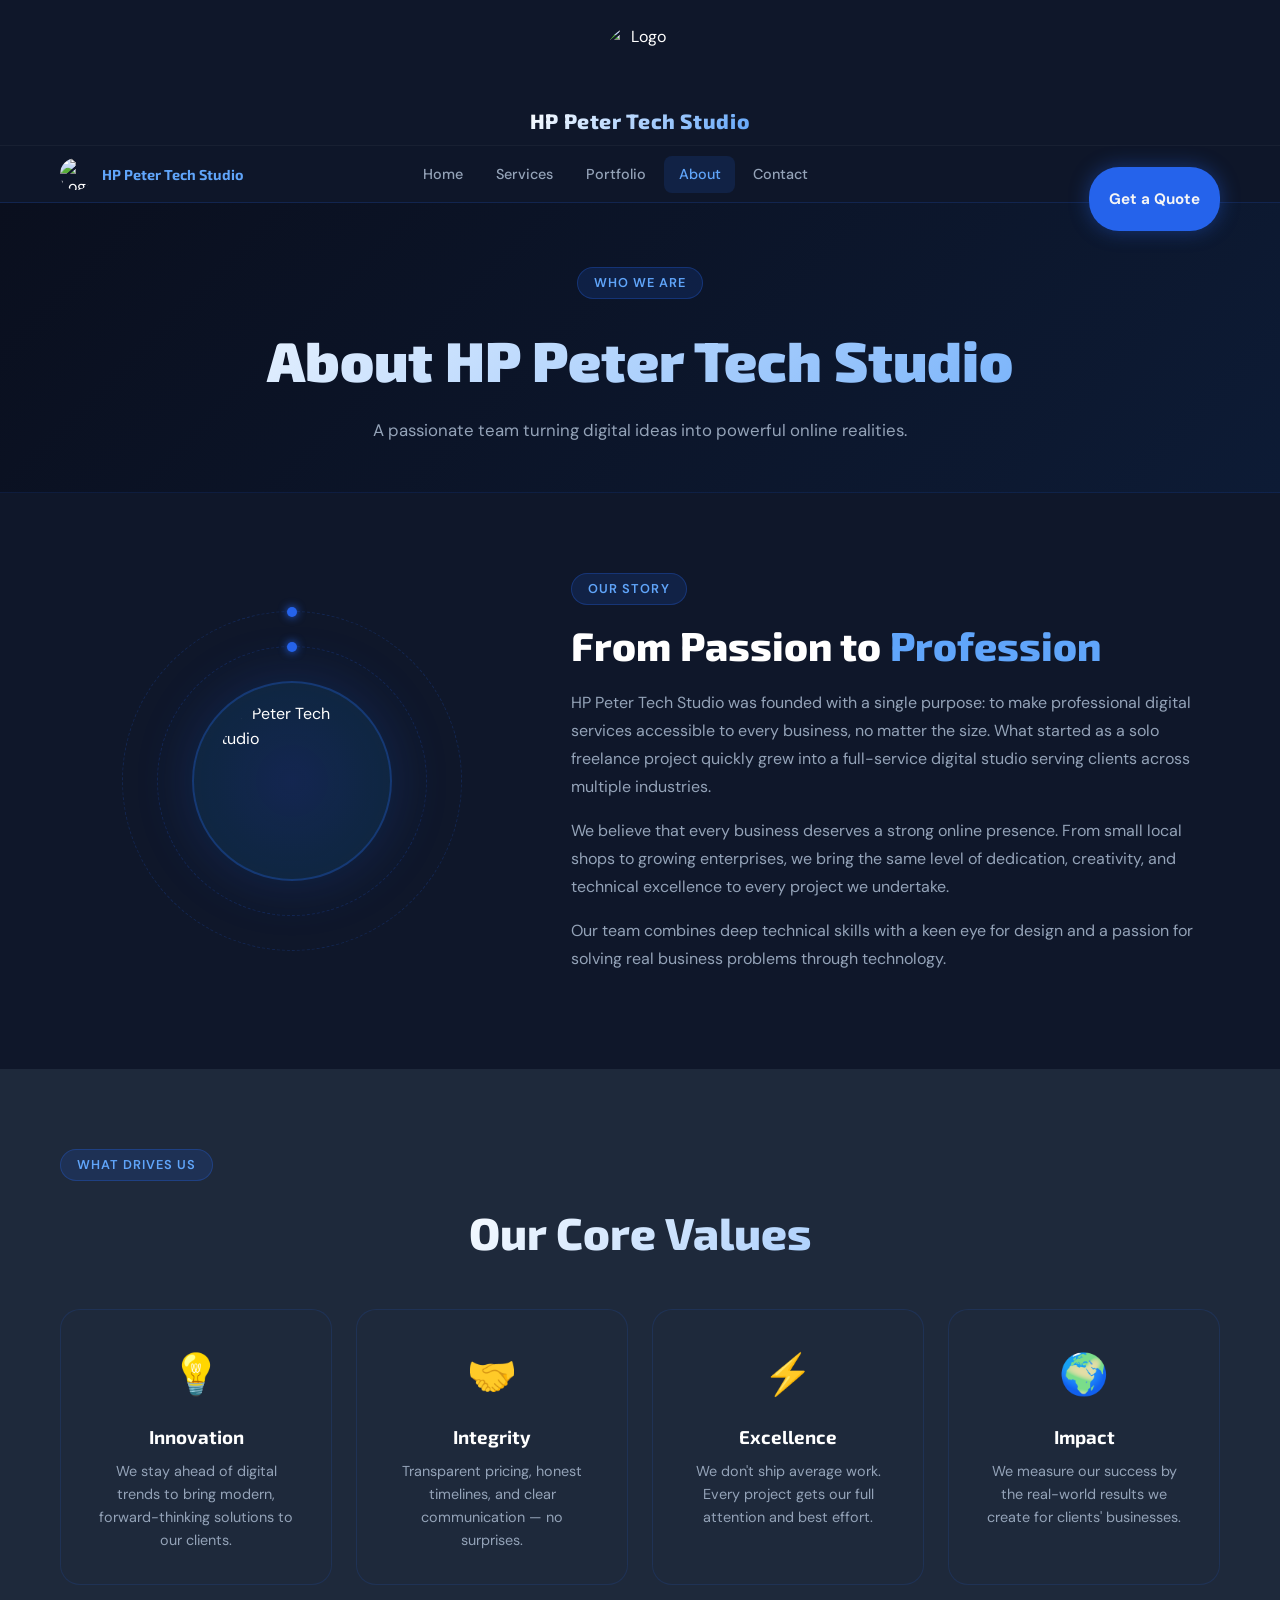
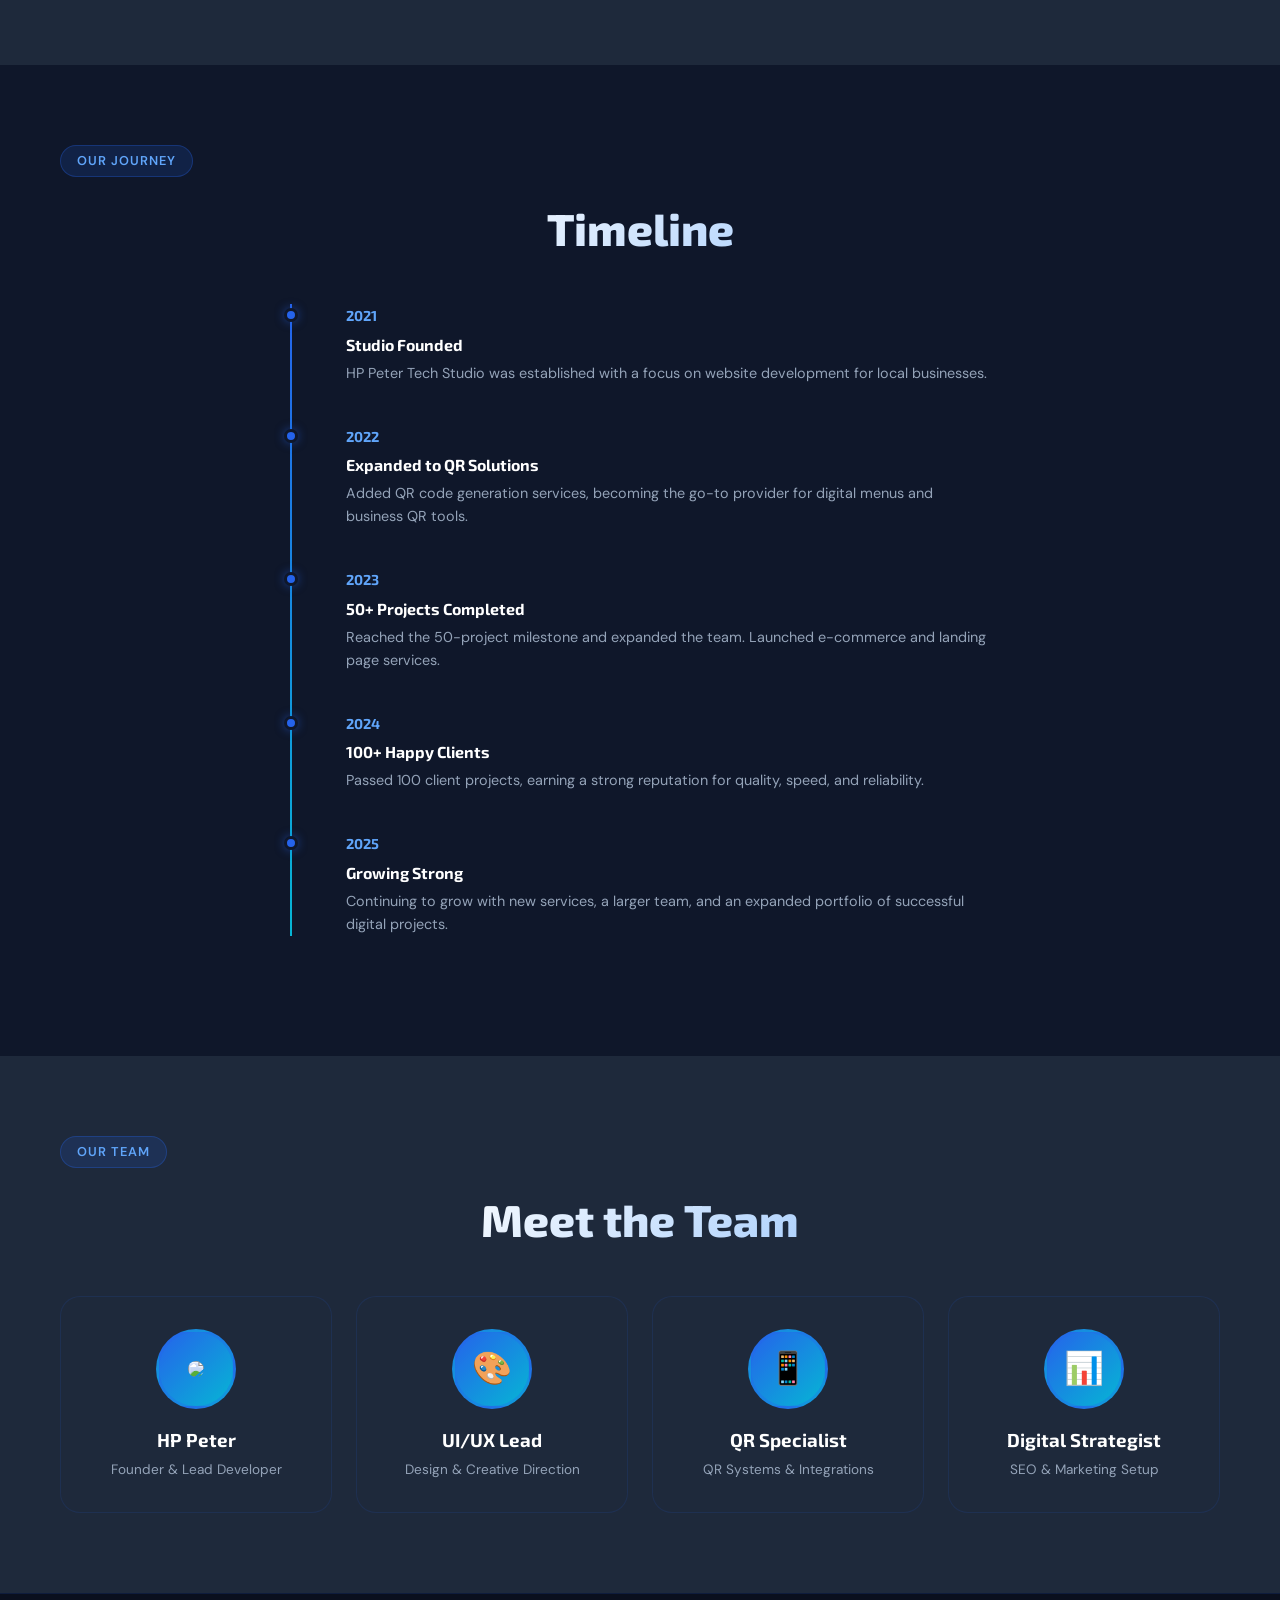
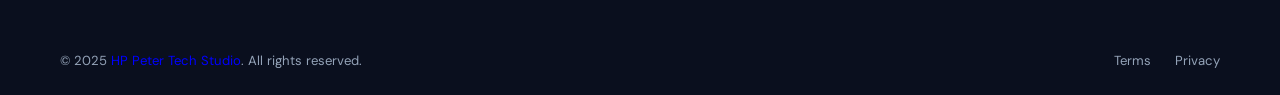
==== about.html @ 5802cdb0 "First website upload" ====
<!DOCTYPE html>
<html lang="en">
<head>
  <meta charset="UTF-8" /><meta name="viewport" content="width=device-width, initial-scale=1.0" />
  <title>About | HP Peter Tech Studio</title>
  <link rel="icon" href="images/logo.png" />
  <link rel="preconnect" href="https://fonts.googleapis.com" /><link rel="preconnect" href="https://fonts.gstatic.com" crossorigin />
  <link href="https://fonts.googleapis.com/css2?family=Exo+2:wght@400;600;700;800;900&family=DM+Sans:wght@400;500;600&display=swap" rel="stylesheet" />
  <link rel="stylesheet" href="https://cdnjs.cloudflare.com/ajax/libs/font-awesome/6.5.0/css/all.min.css" />
  <link rel="stylesheet" href="style.css" />
  <style>
    .values-grid{display:grid;grid-template-columns:repeat(auto-fit,minmax(220px,1fr));gap:1.5rem;margin-top:2.5rem;}
    .value-card{background:var(--dark-2);border:1px solid rgba(37,99,235,.15);border-radius:var(--radius-lg);padding:2rem;text-align:center;transition:var(--transition);}
    .value-card:hover{transform:translateY(-6px);border-color:rgba(37,99,235,.4);}
    .value-icon{font-size:2.5rem;margin-bottom:1rem;}
    .value-card h3{font-family:var(--font-display);font-weight:700;margin-bottom:.5rem;}
    .value-card p{color:var(--gray-mid);font-size:.9rem;}
    .team-grid{display:grid;grid-template-columns:repeat(auto-fit,minmax(200px,1fr));gap:1.5rem;margin-top:2.5rem;}
    .team-card{background:var(--dark-2);border:1px solid rgba(37,99,235,.12);border-radius:var(--radius-lg);padding:2rem 1.5rem;text-align:center;transition:var(--transition);}
    .team-card:hover{transform:translateY(-5px);border-color:rgba(37,99,235,.3);}
    .team-avatar{width:80px;height:80px;border-radius:50%;background:linear-gradient(135deg,var(--blue),var(--cyan));display:flex;align-items:center;justify-content:center;font-size:2rem;margin:0 auto 1rem;border:3px solid rgba(37,99,235,.3);}
    .team-card h3{font-family:var(--font-display);font-weight:700;margin-bottom:.25rem;}
    .team-card p{color:var(--gray-mid);font-size:.85rem;}
    .timeline{position:relative;max-width:700px;margin:2.5rem auto 0;padding-left:2rem;}
    .timeline::before{content:'';position:absolute;left:0;top:0;bottom:0;width:2px;background:linear-gradient(to bottom,var(--blue),var(--cyan));}
    .tl-item{position:relative;margin-bottom:2.5rem;padding-left:1.5rem;}
    .tl-dot{position:absolute;left:-2.4rem;top:.25rem;width:14px;height:14px;border-radius:50%;background:var(--blue);border:3px solid var(--dark);box-shadow:0 0 10px rgba(37,99,235,.5);}
    .tl-year{font-family:var(--font-display);font-weight:700;color:var(--blue-glow);font-size:.9rem;margin-bottom:.25rem;}
    .tl-title{font-family:var(--font-display);font-weight:700;margin-bottom:.3rem;}
    .tl-desc{color:var(--gray-mid);font-size:.9rem;}
  </style>
</head>
<body>
<header id="site-header"><div class="container header-inner">
  <a href="index.html"><img src="images/logo.png" alt="Logo" class="header-logo" /></a>
  <a href="index.html" class="header-brand">HP Peter Tech Studio</a>
</div></header>
<nav id="navbar"><div class="container nav-inner">
  <div class="nav-logo-mini"><img src="images/logo.png" alt="Logo" /><span>HP Peter Tech Studio</span></div>
  <div class="nav-links">
    <a href="index.html">Home</a><a href="services.html">Services</a>
    <a href="portfolio.html">Portfolio</a><a href="about.html" class="active">About</a><a href="contact.html">Contact</a>
  </div>
  <a href="contact.html" class="btn btn-primary nav-cta">Get a Quote</a>
  <button class="hamburger"><span></span><span></span><span></span></button>
</div>
<div class="mobile-menu">
  <a href="index.html">Home</a><a href="services.html">Services</a><a href="portfolio.html">Portfolio</a>
  <a href="about.html">About</a><a href="contact.html">Contact</a>
  <a href="contact.html" class="btn btn-primary" style="margin-top:.5rem">Get a Quote</a>
</div></nav>

<div class="page-hero">
  <div class="container">
    <span class="tag">Who We Are</span>
    <h1>About HP Peter Tech Studio</h1>
    <p>A passionate team turning digital ideas into powerful online realities.</p>
  </div>
</div>

<section class="section">
  <div class="container">
    <div class="about-inner" data-aos="fade-up">
      <div class="about-visual" data-aos="fade-right">
        <div class="orbit orbit-2"><div class="orbit-dot"></div></div>
        <div class="orbit orbit-1"><div class="orbit-dot"></div></div>
        <div class="about-logo-wrap"><img src="images/logo.png" alt="HP Peter Tech Studio" /></div>
      </div>
      <div class="about-text" data-aos="fade-left" data-aos-delay="100">
        <span class="tag">Our Story</span>
        <h2>From Passion to <span style="color:var(--blue-glow)">Profession</span></h2>
        <p>HP Peter Tech Studio was founded with a single purpose: to make professional digital services accessible to every business, no matter the size. What started as a solo freelance project quickly grew into a full-service digital studio serving clients across multiple industries.</p>
        <p>We believe that every business deserves a strong online presence. From small local shops to growing enterprises, we bring the same level of dedication, creativity, and technical excellence to every project we undertake.</p>
        <p>Our team combines deep technical skills with a keen eye for design and a passion for solving real business problems through technology.</p>
      </div>
    </div>
  </div>
</section>

<section class="section" style="background:var(--dark-2)">
  <div class="container">
    <span class="tag" data-aos="fade-up">What Drives Us</span>
    <h2 class="section-title" data-aos="fade-up" data-aos-delay="100">Our Core Values</h2>
    <div class="values-grid">
      <div class="value-card" data-aos="zoom-in"><div class="value-icon">💡</div><h3>Innovation</h3><p>We stay ahead of digital trends to bring modern, forward-thinking solutions to our clients.</p></div>
      <div class="value-card" data-aos="zoom-in" data-aos-delay="80"><div class="value-icon">🤝</div><h3>Integrity</h3><p>Transparent pricing, honest timelines, and clear communication — no surprises.</p></div>
      <div class="value-card" data-aos="zoom-in" data-aos-delay="160"><div class="value-icon">⚡</div><h3>Excellence</h3><p>We don't ship average work. Every project gets our full attention and best effort.</p></div>
      <div class="value-card" data-aos="zoom-in" data-aos-delay="240"><div class="value-icon">🌍</div><h3>Impact</h3><p>We measure our success by the real-world results we create for clients' businesses.</p></div>
    </div>
  </div>
</section>

<section class="section">
  <div class="container">
    <span class="tag" data-aos="fade-up">Our Journey</span>
    <h2 class="section-title" data-aos="fade-up" data-aos-delay="100">Timeline</h2>
    <div class="timeline" data-aos="fade-up" data-aos-delay="150">
      <div class="tl-item"><div class="tl-dot"></div><div class="tl-year">2021</div><div class="tl-title">Studio Founded</div><div class="tl-desc">HP Peter Tech Studio was established with a focus on website development for local businesses.</div></div>
      <div class="tl-item"><div class="tl-dot"></div><div class="tl-year">2022</div><div class="tl-title">Expanded to QR Solutions</div><div class="tl-desc">Added QR code generation services, becoming the go-to provider for digital menus and business QR tools.</div></div>
      <div class="tl-item"><div class="tl-dot"></div><div class="tl-year">2023</div><div class="tl-title">50+ Projects Completed</div><div class="tl-desc">Reached the 50-project milestone and expanded the team. Launched e-commerce and landing page services.</div></div>
      <div class="tl-item"><div class="tl-dot"></div><div class="tl-year">2024</div><div class="tl-title">100+ Happy Clients</div><div class="tl-desc">Passed 100 client projects, earning a strong reputation for quality, speed, and reliability.</div></div>
      <div class="tl-item"><div class="tl-dot"></div><div class="tl-year">2025</div><div class="tl-title">Growing Strong</div><div class="tl-desc">Continuing to grow with new services, a larger team, and an expanded portfolio of successful digital projects.</div></div>
    </div>
  </div>
</section>

<section class="section" style="background:var(--dark-2)">
  <div class="container">
    <span class="tag" data-aos="fade-up">Our Team</span>
    <h2 class="section-title" data-aos="fade-up" data-aos-delay="100">Meet the Team</h2>
    <div class="team-grid">
      <div class="team-card" data-aos="fade-up"><div class="team-avatar"><img style="border-radius: 50%;"src="images/WhatsApp Image 2026-03-16 at 5.57.12 AM.jpeg"><!-- 👨‍💻--></div><h3>HP Peter</h3><p>Founder & Lead Developer</p></div> 
      <div class="team-card" data-aos="fade-up" data-aos-delay="80"><div class="team-avatar">🎨</div><h3>UI/UX Lead</h3><p>Design & Creative Direction</p></div>
      <div class="team-card" data-aos="fade-up" data-aos-delay="160"><div class="team-avatar">📱</div><h3>QR Specialist</h3><p>QR Systems & Integrations</p></div>
      <div class="team-card" data-aos="fade-up" data-aos-delay="240"><div class="team-avatar">📊</div><h3>Digital Strategist</h3><p>SEO & Marketing Setup</p></div>
    </div>
  </div>
</section>

<footer>
  <div class="container">
    <div class="footer-bottom" style="padding-top:0;border-top:none">
      <p>© 2025 <a style="color: blue;" href="https//hppeter830s.github.io/hppetertech/">HP Peter Tech Studio</a>. All rights reserved.</p>
      <div class="footer-legal"><a href="terms.html">Terms</a><a href="privacy.html">Privacy</a></div>
    </div>
  </div>
</footer>
<button class="back-to-top">↑</button>
<script src="script.js"></script>
</body>
</html>
---- style.css ----
/* ===== CSS VARIABLES ===== */
:root {
  --dark: #0f172a;
  --dark-2: #1e293b;
  --dark-3: #0a0f1e;
  --blue: #2563eb;
  --blue-light: #3b82f6;
  --blue-glow: #60a5fa;
  --cyan: #06b6d4;
  --white: #ffffff;
  --gray-light: #f1f5f9;
  --gray-mid: #94a3b8;
  --gray-dark: #334155;
  --font-display: "Exo 2", sans-serif;
  --font-body: "DM Sans", sans-serif;
  --transition: all 0.3s ease;
  --shadow: 0 4px 24px rgba(37, 99, 235, 0.18);
  --shadow-lg: 0 8px 48px rgba(37, 99, 235, 0.25);
  --radius: 12px;
  --radius-lg: 20px;
}

/* ===== RESET & BASE ===== */
*,
*::before,
*::after {
  box-sizing: border-box;
  margin: 0;
  padding: 0;
}

html {
  scroll-behavior: smooth;
  font-size: 16px;
}

body {
  font-family: var(--font-body);
  background: var(--dark);
  color: var(--white);
  line-height: 1.6;
  overflow-x: hidden;
}

img {
  max-width: 100%;
  display: block;
}
a {
  text-decoration: none;
  color: inherit;
}
ul {
  list-style: none;
}
button {
  cursor: pointer;
  border: none;
  outline: none;
  font-family: inherit;
}

/* ===== UTILITIES ===== */
.container {
  width: 100%;
  max-width: 1200px;
  margin: 0 auto;
  padding: 0 1.25rem;
}
.section {
  padding: 5rem 0;
}
.section-title {
  font-family: var(--font-display);
  font-size: clamp(1.8rem, 4vw, 2.8rem);
  font-weight: 800;
  text-align: center;
  margin-bottom: 0.75rem;
  background: linear-gradient(135deg, var(--white) 30%, var(--blue-glow));
  -webkit-background-clip: text;
  -webkit-text-fill-color: transparent;
  background-clip: text;
}
.section-subtitle {
  text-align: center;
  color: var(--gray-mid);
  font-size: 1.05rem;
  margin-bottom: 3.5rem;
  max-width: 600px;
  margin-left: auto;
  margin-right: auto;
}
.btn {
  display: inline-flex;
  align-items: center;
  gap: 0.5rem;
  padding: 0.75rem 1.75rem;
  border-radius: 50px;
  font-weight: 600;
  font-size: 0.95rem;
  transition: var(--transition);
}
.btn-primary {
  background: var(--blue);
  color: var(--white);
  box-shadow: 0 0 20px rgba(37, 99, 235, 0.4);
}
.btn-primary:hover {
  background: var(--blue-light);
  transform: translateY(-2px);
  box-shadow: 0 0 30px rgba(37, 99, 235, 0.6);
}
.btn-outline {
  border: 2px solid var(--blue);
  color: var(--blue-light);
  background: transparent;
}
.btn-outline:hover {
  background: var(--blue);
  color: var(--white);
  transform: translateY(-2px);
}
.tag {
  display: inline-block;
  background: rgba(37, 99, 235, 0.15);
  color: var(--blue-glow);
  border: 1px solid rgba(37, 99, 235, 0.3);
  border-radius: 50px;
  padding: 0.3rem 1rem;
  font-size: 0.8rem;
  font-weight: 600;
  letter-spacing: 0.08em;
  text-transform: uppercase;
  margin-bottom: 1rem;
}

/* ===== HEADER / TOP BAR ===== */
#site-header {
  background: var(--dark);
  padding: 1.5rem 0 0.5rem;
  text-align: center;
  border-bottom: 1px solid rgba(255, 255, 255, 0.04);
}
.header-inner {
  display: flex;
  flex-direction: column;
  align-items: center;
  gap: 0.5rem;
}
.header-logo {
  width: 72px;
  height: 72px;
  border-radius: 50%;
  object-fit: cover;
}
.header-brand {
  font-family: var(--font-display);
  font-size: 1.3rem;
  font-weight: 800;
  background: linear-gradient(135deg, var(--white), var(--blue-glow));
  -webkit-background-clip: text;
  -webkit-text-fill-color: transparent;
  background-clip: text;
  letter-spacing: 0.03em;
}

/* ===== NAVBAR ===== */
#navbar {
  position: sticky;
  top: 0;
  z-index: 1000;
  background: rgba(15, 23, 42, 0.95);
  backdrop-filter: blur(14px);
  -webkit-backdrop-filter: blur(14px);
  border-bottom: 1px solid rgba(37, 99, 235, 0.2);
  transition: var(--transition);
}
#navbar.scrolled {
  box-shadow: 0 4px 30px rgba(0, 0, 0, 0.5);
}
.nav-inner {
  display: flex;
  align-items: center;
  justify-content: space-between;
  height: 56px;
}
.nav-logo-mini {
  display: flex;
  align-items: center;
  gap: 0.6rem;
  opacity: 0;
  transition: opacity 0.3s;
}
.nav-logo-mini img {
  width: 32px;
  height: 32px;
  border-radius: 50%;
}
.nav-logo-mini span {
  font-family: var(--font-display);
  font-weight: 700;
  font-size: 0.9rem;
  color: var(--blue-glow);
}
#navbar.scrolled .nav-logo-mini {
  opacity: 1;
}
.nav-links {
  display: flex;
  align-items: center;
  gap: 0.25rem;
}
.nav-links a {
  padding: 0.45rem 0.9rem;
  border-radius: 8px;
  font-size: 0.9rem;
  font-weight: 500;
  color: var(--gray-mid);
  transition: var(--transition);
}
.nav-links a:hover,
.nav-links a.active {
  color: var(--white);
  background: rgba(37, 99, 235, 0.15);
}
.nav-links a.active {
  color: var(--blue-glow);
}
.nav-cta {
  display: none;
}
.hamburger {
  display: flex;
  flex-direction: column;
  gap: 5px;
  background: none;
  padding: 4px;
  cursor: pointer;
}
.hamburger span {
  display: block;
  width: 24px;
  height: 2px;
  background: var(--white);
  border-radius: 2px;
  transition: var(--transition);
}
.hamburger.open span:nth-child(1) {
  transform: rotate(45deg) translate(5px, 5px);
}
.hamburger.open span:nth-child(2) {
  opacity: 0;
}
.hamburger.open span:nth-child(3) {
  transform: rotate(-45deg) translate(5px, -5px);
}
.mobile-menu {
  display: none;
  flex-direction: column;
  background: var(--dark-2);
  border-top: 1px solid rgba(37, 99, 235, 0.15);
  padding: 1rem;
  gap: 0.25rem;
}
.mobile-menu.open {
  display: flex;
}
.mobile-menu a {
  padding: 0.7rem 1rem;
  border-radius: 8px;
  color: var(--gray-mid);
  font-weight: 500;
  transition: var(--transition);
}
.mobile-menu a:hover {
  color: var(--white);
  background: rgba(37, 99, 235, 0.15);
}

/* ===== HERO ===== */
#hero {
  min-height: calc(100vh - 56px);
  display: flex;
  flex-direction: column;
  align-items: center;
  justify-content: center;
  text-align: center;
  padding: 4rem 1.25rem 3rem;
  position: relative;
  overflow: hidden;
}
.hero-bg {
  position: absolute;
  inset: 0;
  background:
    radial-gradient(
      ellipse 80% 60% at 50% -20%,
      rgba(37, 99, 235, 0.25) 0%,
      transparent 70%
    ),
    radial-gradient(
      ellipse 60% 40% at 80% 80%,
      rgba(6, 182, 212, 0.1) 0%,
      transparent 60%
    ),
    var(--dark-3);
  z-index: 0;
}
.hero-grid {
  position: absolute;
  inset: 0;
  background-image:
    linear-gradient(rgba(37, 99, 235, 0.07) 1px, transparent 1px),
    linear-gradient(90deg, rgba(37, 99, 235, 0.07) 1px, transparent 1px);
  background-size: 50px 50px;
  z-index: 0;
}
.hero-content {
  position: relative;
  z-index: 1;
  max-width: 800px;
}
.hero-badge {
  display: inline-flex;
  align-items: center;
  gap: 0.5rem;
  background: rgba(37, 99, 235, 0.1);
  border: 1px solid rgba(37, 99, 235, 0.3);
  border-radius: 50px;
  padding: 0.4rem 1rem;
  font-size: 0.8rem;
  font-weight: 600;
  color: var(--blue-glow);
  margin-bottom: 1.5rem;
  letter-spacing: 0.05em;
}
.hero-badge::before {
  content: "●";
  color: var(--cyan);
  animation: pulse-dot 2s infinite;
}
@keyframes pulse-dot {
  0%,
  100% {
    opacity: 1;
  }
  50% {
    opacity: 0.3;
  }
}
.hero-title {
  font-family: var(--font-display);
  font-size: clamp(2.2rem, 6vw, 4rem);
  font-weight: 900;
  line-height: 1.1;
  margin-bottom: 1rem;
}
.hero-title span.blue {
  color: var(--blue-glow);
}
.hero-typing-wrap {
  font-family: var(--font-display);
  font-size: clamp(1.3rem, 3.5vw, 2rem);
  font-weight: 700;
  color: var(--cyan);
  min-height: 2.5rem;
  margin-bottom: 1.5rem;
}
#typed-text {
  border-right: 3px solid var(--cyan);
  padding-right: 4px;
  animation: blink 0.7s step-end infinite;
}
@keyframes blink {
  0%,
  100% {
    border-color: var(--cyan);
  }
  50% {
    border-color: transparent;
  }
}
.hero-desc {
  color: var(--gray-mid);
  font-size: 1.05rem;
  max-width: 560px;
  margin: 0 auto 2rem;
}
.hero-btns {
  display: flex;
  gap: 1rem;
  flex-wrap: wrap;
  justify-content: center;
  margin-bottom: 3.5rem;
}

/* Hero Slider */
.hero-slider-wrap {
  position: relative;
  z-index: 1;
  width: 100%;
  max-width: 900px;
  margin: 0 auto;
}
.hero-slider {
  position: relative;
  border-radius: var(--radius-lg);
  overflow: hidden;
  box-shadow: 0 0 60px rgba(37, 99, 235, 0.3);
  border: 1px solid rgba(37, 99, 235, 0.2);
  background: var(--dark-2);
  aspect-ratio: 16/7;
}
.slide {
  position: absolute;
  inset: 0;
  opacity: 0;
  transition: opacity 0.8s ease;
  display: flex;
  align-items: center;
  justify-content: center;
  font-size: 1.2rem;
}
.slide.active {
  opacity: 1;
}
.slide-content {
  width: 100%;
  height: 100%;
  display: flex;
  align-items: center;
  justify-content: center;
  flex-direction: column;
  gap: 0.75rem;
  padding: 2rem;
}
.slide-icon {
  font-size: 3rem;
}
.slide-title {
  font-family: var(--font-display);
  font-size: 1.4rem;
  font-weight: 700;
  position: absolute;
  top: 5px;
}
.slide-desc {
  color: red;
  font-weight: bold;
  text-align: center;
  font-size: 0.95rem;
  position: absolute;
  top: 30px;
}
.slide-1 {
  background: linear-gradient(135deg, #0f172a, #1e3a5f);
  background-image: url("images/websiteCreationImg.png");
  background-size: cover;
  color: blue;
}
.slide-2 {
  background: linear-gradient(135deg, #0a1628, #0e2a40);
  background-image: url("images/qrCodeSolutionsImg.png");
  background-size: cover;
  color: blue;
}
.slide-3 {
  background: linear-gradient(135deg, #0f172a, #1a2744);
  background-image: url("images/landingPagesImg.png");
  background-size: cover;
  color: blue;
}
.slider-dots {
  display: flex;
  justify-content: center;
  gap: 0.5rem;
  margin-top: 1rem;
}
.slider-dots span {
  width: 8px;
  height: 8px;
  border-radius: 50%;
  background: var(--gray-dark);
  cursor: pointer;
  transition: var(--transition);
}
.slider-dots span.active {
  background: var(--blue);
  width: 24px;
  border-radius: 4px;
}

/* ===== SERVICES ===== */
#services {
  background: var(--dark-2);
}
.services-grid {
  display: grid;
  grid-template-columns: repeat(auto-fit, minmax(280px, 1fr));
  gap: 1.5rem;
}
.service-card {
  background: var(--dark);
  border: 1px solid rgba(37, 99, 235, 0.15);
  border-radius: var(--radius-lg);
  padding: 2rem;
  transition: var(--transition);
  position: relative;
  overflow: hidden;
}
.service-card::before {
  content: "";
  position: absolute;
  top: 0;
  left: 0;
  right: 0;
  height: 3px;
  background: linear-gradient(90deg, var(--blue), var(--cyan));
  transform: scaleX(0);
  transition: transform 0.3s ease;
}
.service-card:hover::before {
  transform: scaleX(1);
}
.service-card:hover {
  transform: translateY(-6px);
  border-color: rgba(37, 99, 235, 0.4);
  box-shadow: var(--shadow-lg);
}
.service-icon {
  width: 56px;
  height: 56px;
  background: linear-gradient(
    135deg,
    rgba(37, 99, 235, 0.2),
    rgba(6, 182, 212, 0.15)
  );
  border-radius: var(--radius);
  display: flex;
  align-items: center;
  justify-content: center;
  font-size: 1.6rem;
  margin-bottom: 1.25rem;
  border: 1px solid rgba(37, 99, 235, 0.2);
}
.service-card h3 {
  font-family: var(--font-display);
  font-size: 1.15rem;
  font-weight: 700;
  margin-bottom: 0.5rem;
  color: var(--white);
}
.service-card p {
  color: var(--gray-mid);
  font-size: 0.93rem;
  line-height: 1.65;
}

/* ===== COUNTERS ===== */
#counters {
  background: linear-gradient(135deg, var(--dark-3) 0%, #0d1b35 100%);
  border-top: 1px solid rgba(37, 99, 235, 0.15);
  border-bottom: 1px solid rgba(37, 99, 235, 0.15);
}
.counters-grid {
  display: grid;
  grid-template-columns: repeat(2, 1fr);
  gap: 2rem;
}
.counter-card {
  text-align: center;
  padding: 2rem 1rem;
}
.counter-number {
  font-family: var(--font-display);
  font-size: clamp(2.5rem, 6vw, 3.5rem);
  font-weight: 900;
  background: linear-gradient(135deg, var(--blue-glow), var(--cyan));
  -webkit-background-clip: text;
  -webkit-text-fill-color: transparent;
  background-clip: text;
  line-height: 1;
  margin-bottom: 0.5rem;
}
.counter-label {
  color: var(--gray-mid);
  font-size: 0.9rem;
  font-weight: 500;
}
.counter-icon {
  font-size: 1.5rem;
  margin-bottom: 0.5rem;
}

/* ===== PORTFOLIO ===== */
#portfolio {
  background: var(--dark);
}
.portfolio-grid {
  display: grid;
  grid-template-columns: repeat(auto-fit, minmax(280px, 1fr));
  gap: 1.5rem;
}
.portfolio-card {
  background: var(--dark-2);
  border: 1px solid rgba(37, 99, 235, 0.12);
  border-radius: var(--radius-lg);
  overflow: hidden;
  transition: var(--transition);
  cursor: pointer;
}
.portfolio-card:hover {
  transform: translateY(-6px);
  border-color: rgba(37, 99, 235, 0.35);
  box-shadow: var(--shadow-lg);
}
.portfolio-img {
  position: relative;
  aspect-ratio: 16/9;
  overflow: hidden;
  background: var(--dark-3);
}
.portfolio-img-inner {
  width: 100%;
  height: 100%;
  display: flex;
  align-items: center;
  justify-content: center;
  font-size: 3rem;
  transition: transform 0.5s ease;
}
.portfolio-card:hover .portfolio-img-inner {
  transform: scale(1.08);
}
.portfolio-overlay {
  position: absolute;
  inset: 0;
  background: rgba(37, 99, 235, 0.7);
  display: flex;
  align-items: center;
  justify-content: center;
  opacity: 0;
  transition: var(--transition);
  font-size: 2rem;
}
.portfolio-card:hover .portfolio-overlay {
  opacity: 1;
}
.portfolio-info {
  padding: 1.25rem;
}
.portfolio-info h3 {
  font-family: var(--font-display);
  font-weight: 700;
  margin-bottom: 0.4rem;
  font-size: 1.05rem;
}
.portfolio-info p {
  color: var(--gray-mid);
  font-size: 0.88rem;
  margin-bottom: 1rem;
}
.portfolio-tags {
  display: flex;
  gap: 0.5rem;
  flex-wrap: wrap;
  margin-bottom: 1rem;
}
.ptag {
  background: rgba(37, 99, 235, 0.1);
  color: var(--blue-glow);
  border: 1px solid rgba(37, 99, 235, 0.2);
  border-radius: 4px;
  padding: 0.15rem 0.6rem;
  font-size: 0.75rem;
  font-weight: 600;
}

/* Lightbox */
.lightbox-overlay {
  position: fixed;
  inset: 0;
  background: rgba(0, 0, 0, 0.9);
  z-index: 9999;
  display: flex;
  align-items: center;
  justify-content: center;
  padding: 1rem;
  opacity: 0;
  pointer-events: none;
  transition: opacity 0.3s;
}
.lightbox-overlay.open {
  opacity: 1;
  pointer-events: all;
}
.lightbox-box {
  background: var(--dark-2);
  border: 1px solid rgba(37, 99, 235, 0.3);
  border-radius: var(--radius-lg);
  max-width: 700px;
  width: 100%;
  padding: 2rem;
  position: relative;
  transform: scale(0.9);
  transition: transform 0.3s;
}
.lightbox-overlay.open .lightbox-box {
  transform: scale(1);
}
.lightbox-close {
  position: absolute;
  top: 1rem;
  right: 1rem;
  width: 32px;
  height: 32px;
  background: rgba(255, 255, 255, 0.1);
  border-radius: 50%;
  display: flex;
  align-items: center;
  justify-content: center;
  font-size: 1.2rem;
  cursor: pointer;
  transition: var(--transition);
}
.lightbox-close:hover {
  background: var(--blue);
}
.lightbox-icon {
  font-size: 5rem;
  text-align: center;
  margin-bottom: 1rem;
}
.lightbox-title {
  font-family: var(--font-display);
  font-size: 1.4rem;
  font-weight: 700;
  margin-bottom: 0.5rem;
}
.lightbox-desc {
  color: var(--gray-mid);
  margin-bottom: 1.5rem;
}

/* ===== TESTIMONIALS ===== */
#testimonials {
  background: var(--dark-2);
  overflow: hidden;
}
.testimonials-slider {
  position: relative;
}
.testimonials-track {
  display: flex;
  transition: transform 0.6s cubic-bezier(0.4, 0, 0.2, 1);
}
.testimonial-slide {
  min-width: 100%;
  padding: 0 0.5rem;
}
.testimonial-card {
  background: var(--dark);
  border: 1px solid rgba(37, 99, 235, 0.15);
  border-radius: var(--radius-lg);
  padding: 2rem;
  max-width: 700px;
  margin: 0 auto;
  text-align: center;
}
.testimonial-stars {
  color: #fbbf24;
  font-size: 1.1rem;
  margin-bottom: 1rem;
  letter-spacing: 2px;
}
.testimonial-text {
  font-size: 1.05rem;
  color: var(--gray-light);
  line-height: 1.7;
  font-style: italic;
  margin-bottom: 1.5rem;
  position: relative;
}
.testimonial-text::before {
  content: '"';
  font-size: 4rem;
  color: rgba(37, 99, 235, 0.2);
  position: absolute;
  top: -1.5rem;
  left: -0.5rem;
  font-family: Georgia, serif;
  line-height: 1;
}
.testimonial-avatar {
  width: 60px;
  height: 60px;
  border-radius: 50%;
  background: linear-gradient(135deg, var(--blue), var(--cyan));
  display: flex;
  align-items: center;
  justify-content: center;
  font-size: 1.5rem;
  margin: 0 auto 0.75rem;
  border: 3px solid rgba(37, 99, 235, 0.3);
}
.testimonial-name {
  font-family: var(--font-display);
  font-weight: 700;
}
.testimonial-role {
  color: var(--gray-mid);
  font-size: 0.85rem;
}
.testimonials-nav {
  display: flex;
  justify-content: center;
  align-items: center;
  gap: 1rem;
  margin-top: 2rem;
}
.t-prev,
.t-next {
  width: 40px;
  height: 40px;
  border-radius: 50%;
  background: rgba(37, 99, 235, 0.15);
  border: 1px solid rgba(37, 99, 235, 0.3);
  color: var(--white);
  font-size: 1rem;
  display: flex;
  align-items: center;
  justify-content: center;
  transition: var(--transition);
  cursor: pointer;
}
.t-prev:hover,
.t-next:hover {
  background: var(--blue);
}
.t-dots {
  display: flex;
  gap: 0.5rem;
}
.t-dots span {
  width: 8px;
  height: 8px;
  border-radius: 50%;
  background: var(--gray-dark);
  cursor: pointer;
  transition: var(--transition);
}
.t-dots span.active {
  background: var(--blue);
  width: 20px;
  border-radius: 4px;
}

/* ===== ABOUT ===== */
#about {
  background: var(--dark);
}
.about-inner {
  display: grid;
  grid-template-columns: 1fr;
  gap: 3rem;
  align-items: center;
}
.about-visual {
  position: relative;
  display: flex;
  align-items: center;
  justify-content: center;
}
.about-logo-wrap {
  width: 200px;
  height: 200px;
  border-radius: 50%;
  background: radial-gradient(
    circle,
    rgba(37, 99, 235, 0.2),
    rgba(6, 182, 212, 0.1)
  );
  border: 2px solid rgba(37, 99, 235, 0.3);
  display: flex;
  align-items: center;
  justify-content: center;
  box-shadow: 0 0 60px rgba(37, 99, 235, 0.2);
  animation: float 4s ease-in-out infinite;
}
.about-logo-wrap img {
  width: 160px;
  height: 160px;
  border-radius: 50%;
}
@keyframes float {
  0%,
  100% {
    transform: translateY(0);
  }
  50% {
    transform: translateY(-12px);
  }
}
.orbit {
  position: absolute;
  border: 1px dashed rgba(37, 99, 235, 0.2);
  border-radius: 50%;
  animation: rotate-orbit 12s linear infinite;
}
.orbit-1 {
  width: 270px;
  height: 270px;
}
.orbit-2 {
  width: 340px;
  height: 340px;
  animation-direction: reverse;
  animation-duration: 18s;
}
.orbit-dot {
  width: 10px;
  height: 10px;
  border-radius: 50%;
  background: var(--blue);
  position: absolute;
  top: -5px;
  left: 50%;
  transform: translateX(-50%);
  box-shadow: 0 0 8px var(--blue);
}
@keyframes rotate-orbit {
  from {
    transform: rotate(0deg);
  }
  to {
    transform: rotate(360deg);
  }
}
.about-text .tag {
  display: inline-block;
}
.about-text h2 {
  font-family: var(--font-display);
  font-size: clamp(1.8rem, 4vw, 2.5rem);
  font-weight: 800;
  line-height: 1.2;
  margin-bottom: 1.25rem;
}
.about-text p {
  color: var(--gray-mid);
  margin-bottom: 1rem;
  line-height: 1.75;
}
.about-features {
  display: flex;
  flex-direction: column;
  gap: 0.75rem;
  margin: 1.5rem 0 2rem;
}
.about-feature {
  display: flex;
  align-items: center;
  gap: 0.75rem;
  color: var(--gray-light);
  font-size: 0.95rem;
}
.about-feature span:first-child {
  width: 24px;
  height: 24px;
  border-radius: 50%;
  background: rgba(37, 99, 235, 0.15);
  display: flex;
  align-items: center;
  justify-content: center;
  font-size: 0.75rem;
  color: var(--cyan);
  flex-shrink: 0;
}

/* ===== CONTACT ===== */
#contact {
  background: var(--dark-2);
}
.contact-inner {
  display: grid;
  grid-template-columns: 1fr;
  gap: 3rem;
}
.contact-info h2 {
  font-family: var(--font-display);
  font-size: clamp(1.8rem, 4vw, 2.5rem);
  font-weight: 800;
  margin-bottom: 1rem;
}
.contact-info p {
  color: var(--gray-mid);
  line-height: 1.75;
  margin-bottom: 2rem;
}
.contact-channels {
  display: flex;
  flex-direction: column;
  gap: 1rem;
}
.contact-channel {
  display: flex;
  align-items: center;
  gap: 1rem;
  padding: 1rem 1.25rem;
  background: var(--dark);
  border: 1px solid rgba(37, 99, 235, 0.15);
  border-radius: var(--radius);
  transition: var(--transition);
}
.contact-channel:hover {
  border-color: var(--blue);
  transform: translateX(4px);
}
.channel-icon {
  width: 44px;
  height: 44px;
  border-radius: 10px;
  display: flex;
  align-items: center;
  justify-content: center;
  font-size: 1.3rem;
  flex-shrink: 0;
}
.channel-icon.wa {
  background: rgba(37, 211, 102, 0.1);
}
.channel-icon.em {
  background: rgba(37, 99, 235, 0.1);
}
.channel-text strong {
  display: block;
  font-size: 0.9rem;
}
.channel-text span {
  color: var(--gray-mid);
  font-size: 0.82rem;
}
.contact-form-wrap {
  background: var(--dark);
  background-image: url(images/ContactImage.png);
  background-size: cover;
  background-position: center;
  background-repeat: no-repeat;
  border: 1px solid rgba(37, 99, 235, 0.15);
  border-radius: var(--radius-lg);
  padding: 2rem;
}
.form-group {
  margin-bottom: 1.25rem;
}
.btn {
  padding: 20px;
  border-radius: 30px;
  background-color: #2563eb;
  color: whitesmoke;
  font-weight: bold;
  position: relative;
  margin-top: 50px;
  margin-left: 100px;
}
.btn:hover {
  border: 5px solid white;
  transition: border 3s ease;
}

.form-group label {
  display: block;
  font-size: 0.88rem;
  font-weight: 600;
  color: var(--gray-mid);
  margin-bottom: 0.4rem;
}
.form-group input,
.form-group textarea,
.form-group select {
  width: 100%;
  background: var(--dark-2);
  border: 1px solid rgba(37, 99, 235, 0.2);
  border-radius: var(--radius);
  padding: 0.75rem 1rem;
  color: var(--white);
  font-family: var(--font-body);
  font-size: 0.95rem;
  transition: var(--transition);
}
.form-group input:focus,
.form-group textarea:focus,
.form-group select:focus {
  outline: none;
  border-color: var(--blue);
  box-shadow: 0 0 0 3px rgba(37, 99, 235, 0.15);
}
.form-group textarea {
  resize: vertical;
  min-height: 120px;
}
.form-group input::placeholder,
.form-group textarea::placeholder {
  color: var(--gray-dark);
}
.form-success {
  display: none;
  text-align: center;
  padding: 1rem;
  background: rgba(16, 185, 129, 0.1);
  border: 1px solid rgba(16, 185, 129, 0.3);
  border-radius: var(--radius);
  color: #10b981;
  font-weight: 600;
  margin-top: 1rem;
}

/* ===== FOOTER ===== */
footer {
  background: var(--dark-3);
  border-top: 1px solid rgba(37, 99, 235, 0.15);
  padding: 3.5rem 0 1.5rem;
}
.footer-grid {
  display: grid;
  grid-template-columns: 1fr;
  gap: 2.5rem;
  margin-bottom: 3rem;
}
.footer-brand {
  max-width: 280px;
}
.footer-logo {
  display: flex;
  align-items: center;
  gap: 0.75rem;
  margin-bottom: 1rem;
}
.footer-logo img {
  width: 44px;
  height: 44px;
  border-radius: 50%;
}
.footer-logo span {
  font-family: var(--font-display);
  font-weight: 700;
  font-size: 1rem;
  color: var(--white);
}
.footer-brand p {
  color: var(--gray-mid);
  font-size: 0.88rem;
  line-height: 1.65;
}
.footer-social {
  display: flex;
  gap: 0.75rem;
  margin-top: 1.25rem;
}
.social-icon {
  width: 36px;
  height: 36px;
  border-radius: 8px;
  background: rgba(37, 99, 235, 0.1);
  border: 1px solid rgba(37, 99, 235, 0.2);
  display: flex;
  align-items: center;
  justify-content: center;
  font-size: 0.9rem;
  transition: var(--transition);
  color: var(--gray-mid);
}
.social-icon:hover {
  background: var(--blue);
  color: var(--white);
  border-color: var(--blue);
  transform: translateY(-2px);
}
.footer-col h4 {
  font-family: var(--font-display);
  font-weight: 700;
  font-size: 0.95rem;
  margin-bottom: 1rem;
  color: var(--white);
}
.footer-col ul {
  display: flex;
  flex-direction: column;
  gap: 0.5rem;
}
.footer-col ul li a {
  color: var(--gray-mid);
  font-size: 0.88rem;
  transition: var(--transition);
}
.footer-col ul li a:hover {
  color: var(--blue-glow);
}
.footer-bottom {
  border-top: 1px solid rgba(255, 255, 255, 0.05);
  padding-top: 1.5rem;
  display: flex;
  flex-direction: column;
  align-items: center;
  gap: 0.75rem;
  text-align: center;
}
.footer-bottom p {
  color: var(--gray-mid);
  font-size: 0.82rem;
}
.footer-legal {
  display: flex;
  gap: 1.5rem;
}
.footer-legal a {
  color: var(--gray-mid);
  font-size: 0.82rem;
  transition: var(--transition);
}
.footer-legal a:hover {
  color: var(--blue-glow);
}

/* ===== AOS-like animations ===== */
[data-aos] {
  opacity: 0;
  transform: translateY(30px);
  transition:
    opacity 0.6s ease,
    transform 0.6s ease;
}
[data-aos="fade-left"] {
  transform: translateX(-30px);
}
[data-aos="fade-right"] {
  transform: translateX(30px);
}
[data-aos="fade-up"] {
  transform: translateY(30px);
}
[data-aos="zoom-in"] {
  transform: scale(0.85);
}
[data-aos].aos-animate {
  opacity: 1;
  transform: translate(0) scale(1);
}

/* ===== BACK TO TOP ===== */
.back-to-top {
  position: fixed;
  bottom: 2rem;
  right: 1.5rem;
  width: 44px;
  height: 44px;
  background: var(--blue);
  border-radius: 50%;
  display: flex;
  align-items: center;
  justify-content: center;
  font-size: 1.1rem;
  box-shadow: 0 4px 20px rgba(37, 99, 235, 0.4);
  opacity: 0;
  pointer-events: none;
  transition: var(--transition);
  z-index: 900;
  cursor: pointer;
}
.back-to-top.show {
  opacity: 1;
  pointer-events: all;
}
.back-to-top:hover {
  background: var(--blue-light);
  transform: translateY(-4px);
}

/* ===== RESPONSIVE ===== */
@media (min-width: 480px) {
  .counters-grid {
    grid-template-columns: repeat(4, 1fr);
  }
}

@media (min-width: 768px) {
  .hamburger {
    display: none;
  }
  .nav-cta {
    display: inline-flex;
  }
  .mobile-menu {
    display: none !important;
  }
  .footer-grid {
    grid-template-columns: 1.5fr 1fr 1fr 1fr;
  }
  .contact-inner {
    grid-template-columns: 1fr 1fr;
  }
  .about-inner {
    grid-template-columns: 1fr 1.4fr;
  }
  .footer-bottom {
    flex-direction: row;
    justify-content: space-between;
    text-align: left;
  }
}

@media (max-width: 767px) {
  .nav-links {
    display: none;
  }
  .counters-grid {
    grid-template-columns: repeat(2, 1fr);
  }
}

/* ===== Inner Page Styles ===== */
.page-hero {
  padding: 4rem 0 3rem;
  text-align: center;
  background: linear-gradient(135deg, var(--dark-3), #0d1b35);
  border-bottom: 1px solid rgba(37, 99, 235, 0.15);
}
.page-hero h1 {
  font-family: var(--font-display);
  font-size: clamp(2rem, 5vw, 3.5rem);
  font-weight: 900;
  background: linear-gradient(135deg, var(--white), var(--blue-glow));
  -webkit-background-clip: text;
  -webkit-text-fill-color: transparent;
  background-clip: text;
}
.page-hero p {
  color: var(--gray-mid);
  margin-top: 0.75rem;
  font-size: 1.05rem;
}
.prose {
  max-width: 800px;
  margin: 0 auto;
}
.prose h2 {
  font-family: var(--font-display);
  font-size: 1.5rem;
  font-weight: 700;
  color: var(--white);
  margin: 2rem 0 0.75rem;
}
.prose p {
  color: var(--gray-mid);
  line-height: 1.8;
  margin-bottom: 1rem;
}
.prose ul {
  color: var(--gray-mid);
  padding-left: 1.5rem;
  margin-bottom: 1rem;
}
.prose ul li {
  margin-bottom: 0.5rem;
  line-height: 1.7;
}
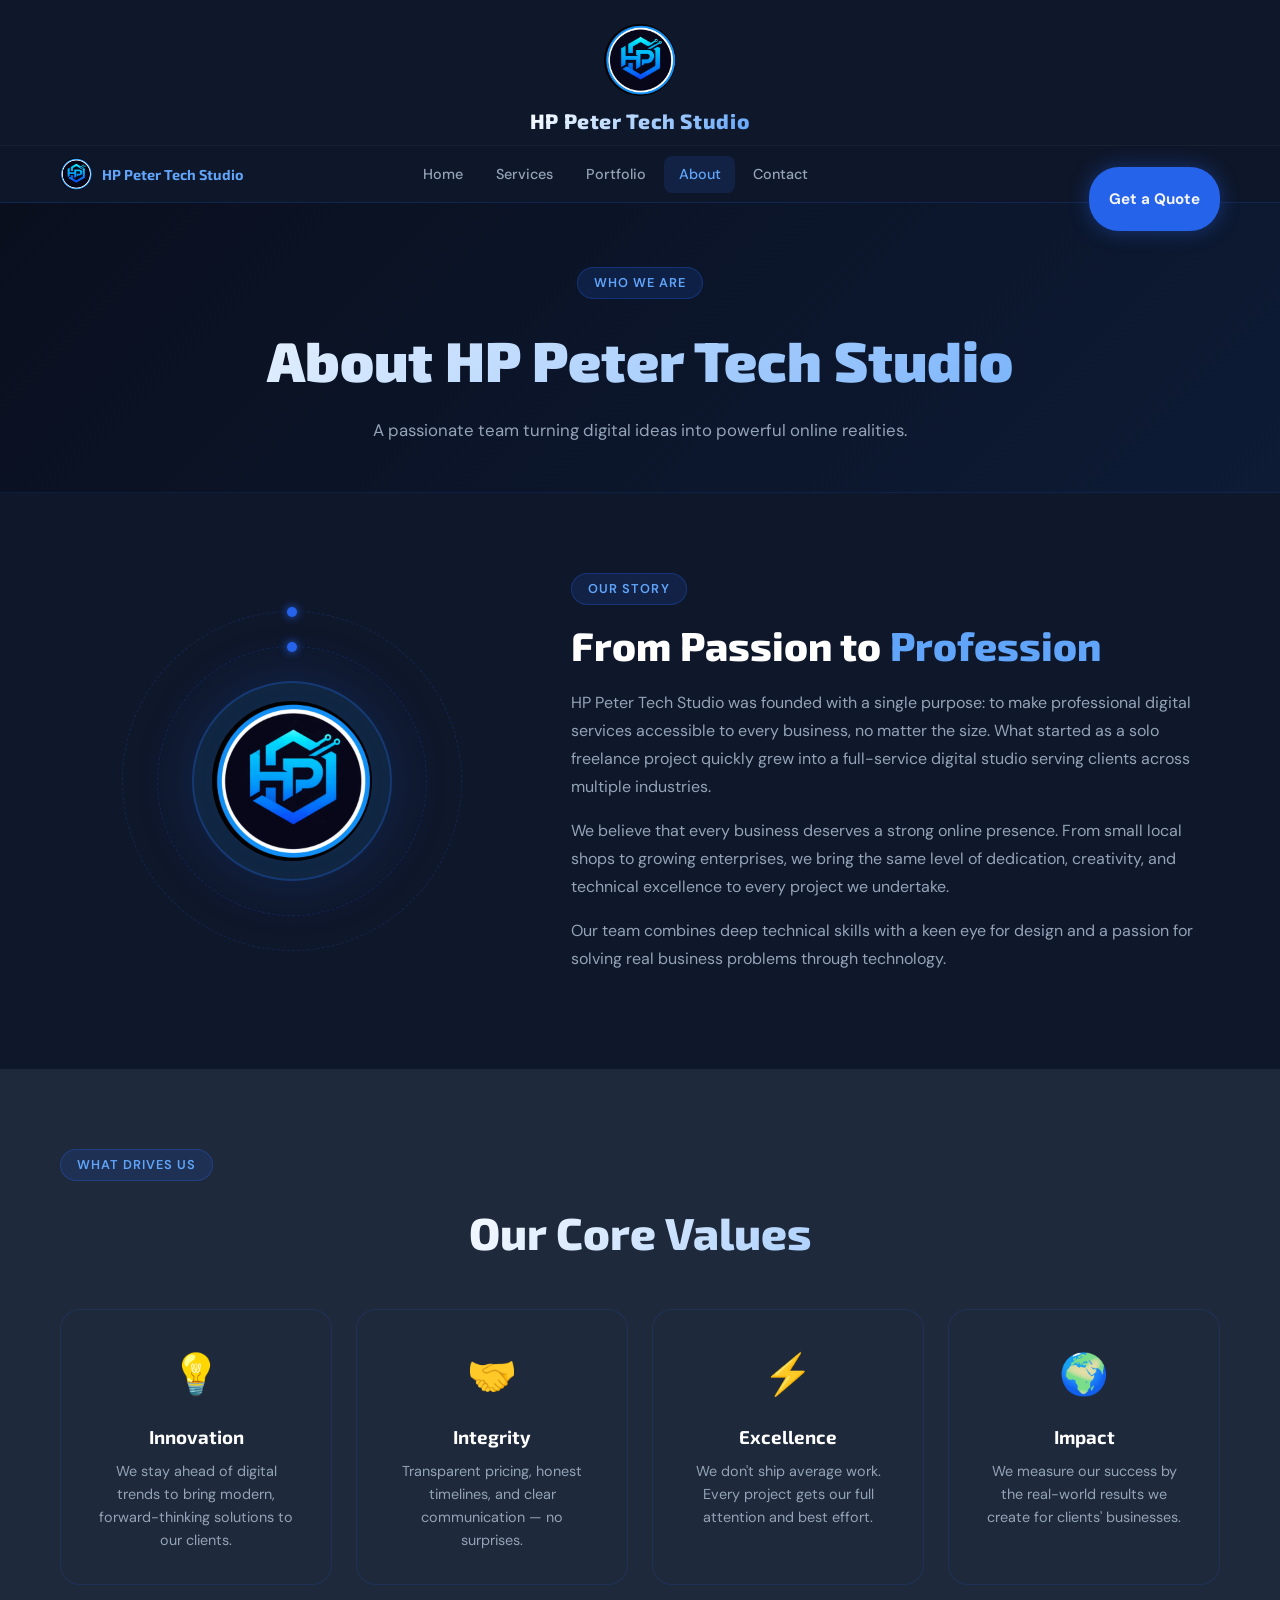
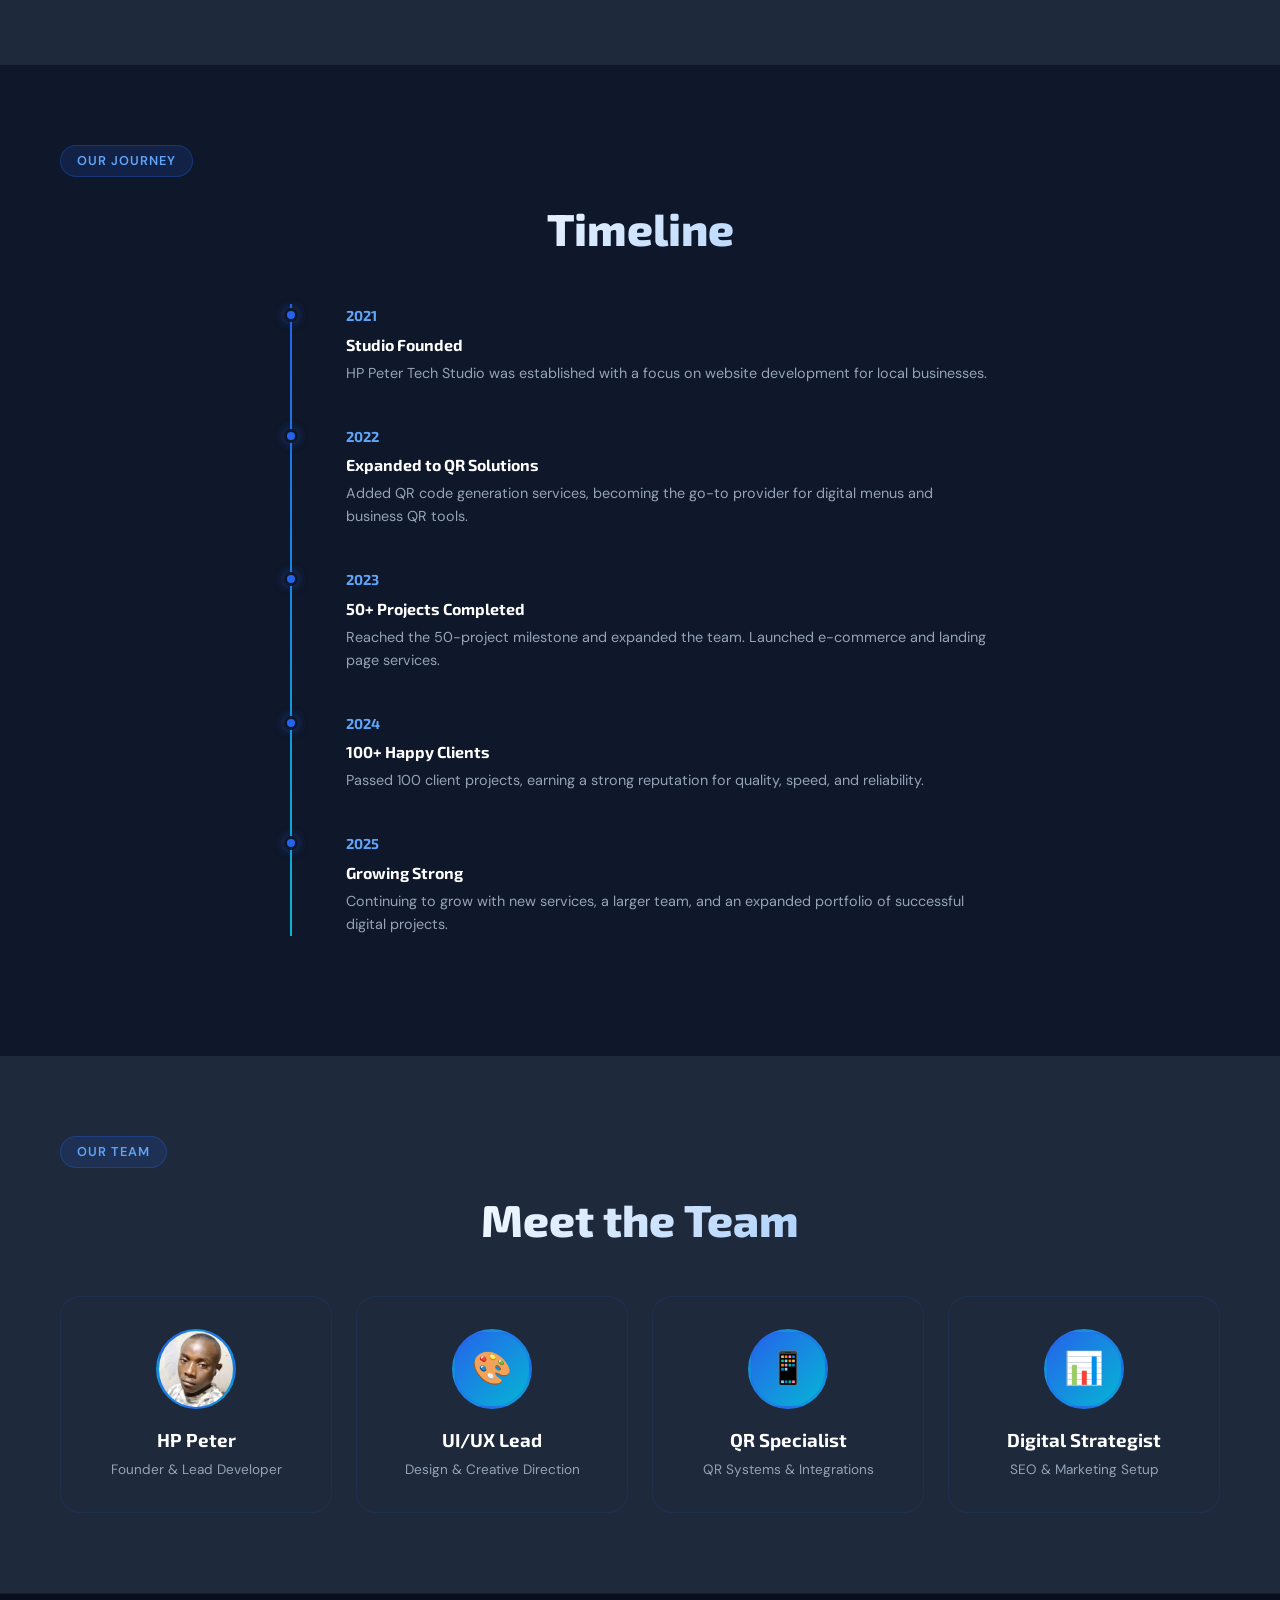
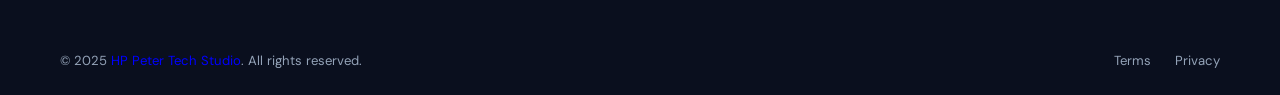
==== commit 71afda8e: "form button updated" ====
--- a/about.html
+++ b/about.html
@@ -3,7 +3,7 @@
 <head>
   <meta charset="UTF-8" /><meta name="viewport" content="width=device-width, initial-scale=1.0" />
   <title>About | HP Peter Tech Studio</title>
-  <link rel="icon" href="images/logo.png" />
+  <link rel="icon" href="images/hpPeterTechStudioLogo.png" />
   <link rel="preconnect" href="https://fonts.googleapis.com" /><link rel="preconnect" href="https://fonts.gstatic.com" crossorigin />
   <link href="https://fonts.googleapis.com/css2?family=Exo+2:wght@400;600;700;800;900&family=DM+Sans:wght@400;500;600&display=swap" rel="stylesheet" />
   <link rel="stylesheet" href="https://cdnjs.cloudflare.com/ajax/libs/font-awesome/6.5.0/css/all.min.css" />
@@ -32,11 +32,11 @@
 </head>
 <body>
 <header id="site-header"><div class="container header-inner">
-  <a href="index.html"><img src="images/logo.png" alt="Logo" class="header-logo" /></a>
+  <a href="index.html"><img src="images/hpPeterTechStudioLogo.png" alt="Logo" class="header-logo" /></a>
   <a href="index.html" class="header-brand">HP Peter Tech Studio</a>
 </div></header>
 <nav id="navbar"><div class="container nav-inner">
-  <div class="nav-logo-mini"><img src="images/logo.png" alt="Logo" /><span>HP Peter Tech Studio</span></div>
+  <div class="nav-logo-mini"><img src="images/hpPeterTechStudioLogo.png" alt="Logo" /><span>HP Peter Tech Studio</span></div>
   <div class="nav-links">
     <a href="index.html">Home</a><a href="services.html">Services</a>
     <a href="portfolio.html">Portfolio</a><a href="about.html" class="active">About</a><a href="contact.html">Contact</a>
@@ -64,7 +64,7 @@
       <div class="about-visual" data-aos="fade-right">
         <div class="orbit orbit-2"><div class="orbit-dot"></div></div>
         <div class="orbit orbit-1"><div class="orbit-dot"></div></div>
-        <div class="about-logo-wrap"><img src="images/logo.png" alt="HP Peter Tech Studio" /></div>
+        <div class="about-logo-wrap"><img src="images/hpPeterTechStudioLogo.png" alt="HP Peter Tech Studio" /></div>
       </div>
       <div class="about-text" data-aos="fade-left" data-aos-delay="100">
         <span class="tag">Our Story</span>
@@ -109,7 +109,7 @@
     <span class="tag" data-aos="fade-up">Our Team</span>
     <h2 class="section-title" data-aos="fade-up" data-aos-delay="100">Meet the Team</h2>
     <div class="team-grid">
-      <div class="team-card" data-aos="fade-up"><div class="team-avatar"><img style="border-radius: 50%;"src="images/WhatsApp Image 2026-03-16 at 5.57.12 AM.jpeg"><!-- 👨‍💻--></div><h3>HP Peter</h3><p>Founder & Lead Developer</p></div> 
+      <div class="team-card" data-aos="fade-up"><div class="team-avatar"><img style="border-radius: 50%;" src="images/theLeadDevelopper.jpeg" alt=""><!-- 👨‍💻--></div><h3>HP Peter</h3><p>Founder & Lead Developer</p></div> 
       <div class="team-card" data-aos="fade-up" data-aos-delay="80"><div class="team-avatar">🎨</div><h3>UI/UX Lead</h3><p>Design & Creative Direction</p></div>
       <div class="team-card" data-aos="fade-up" data-aos-delay="160"><div class="team-avatar">📱</div><h3>QR Specialist</h3><p>QR Systems & Integrations</p></div>
       <div class="team-card" data-aos="fade-up" data-aos-delay="240"><div class="team-avatar">📊</div><h3>Digital Strategist</h3><p>SEO & Marketing Setup</p></div>
@@ -120,7 +120,7 @@
 <footer>
   <div class="container">
     <div class="footer-bottom" style="padding-top:0;border-top:none">
-      <p>© 2025 <a style="color: blue;" href="https//hppeter830s.github.io/hppetertech/">HP Peter Tech Studio</a>. All rights reserved.</p>
+      <p>© 2025 <a style="color: blue;" href="https//hppeter830s.github.io/hppetertechstudio/">HP Peter Tech Studio</a>. All rights reserved.</p>
       <div class="footer-legal"><a href="terms.html">Terms</a><a href="privacy.html">Privacy</a></div>
     </div>
   </div>
--- a/style.css
+++ b/style.css
@@ -1042,7 +1042,7 @@
 }
 .contact-form-wrap {
   background: var(--dark);
-  background-image: url(images/ContactImage.png);
+  /* background-image: url(images/ContactImage.png); */
   background-size: cover;
   background-position: center;
   background-repeat: no-repeat;
